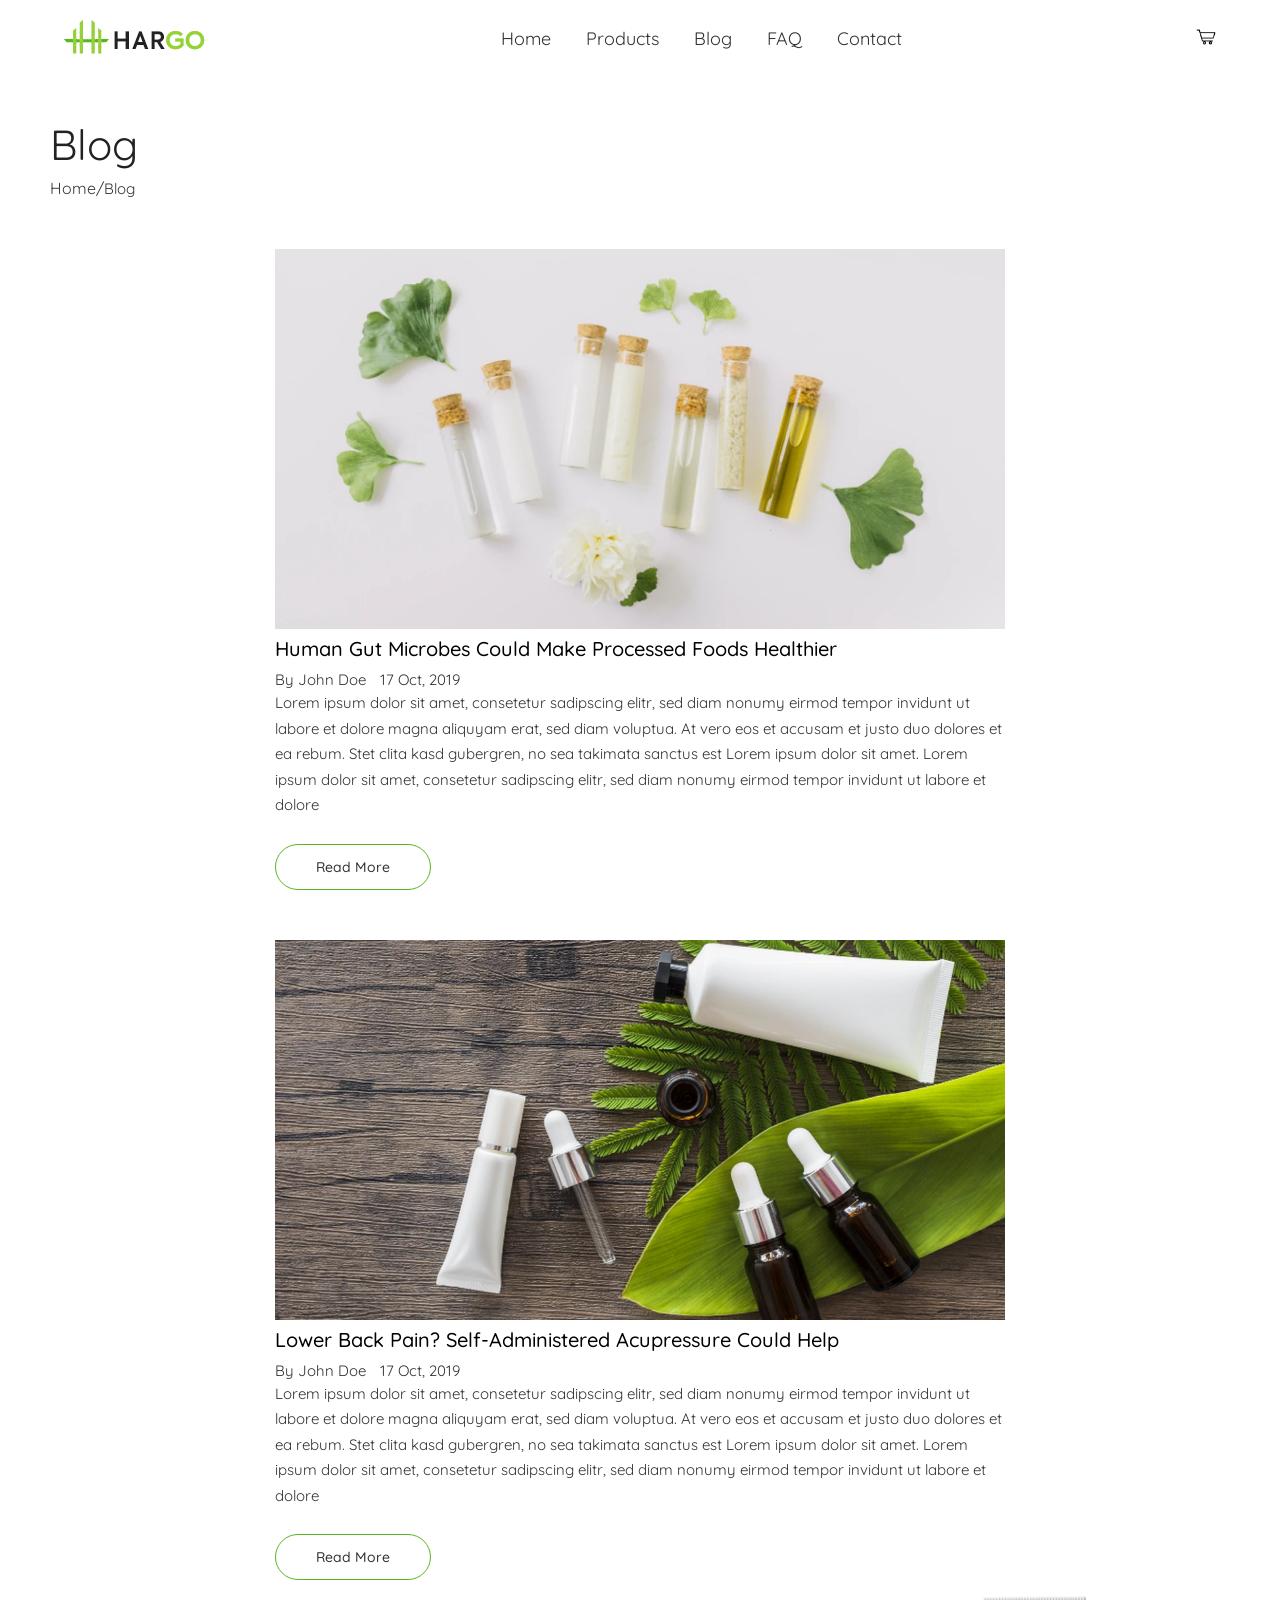
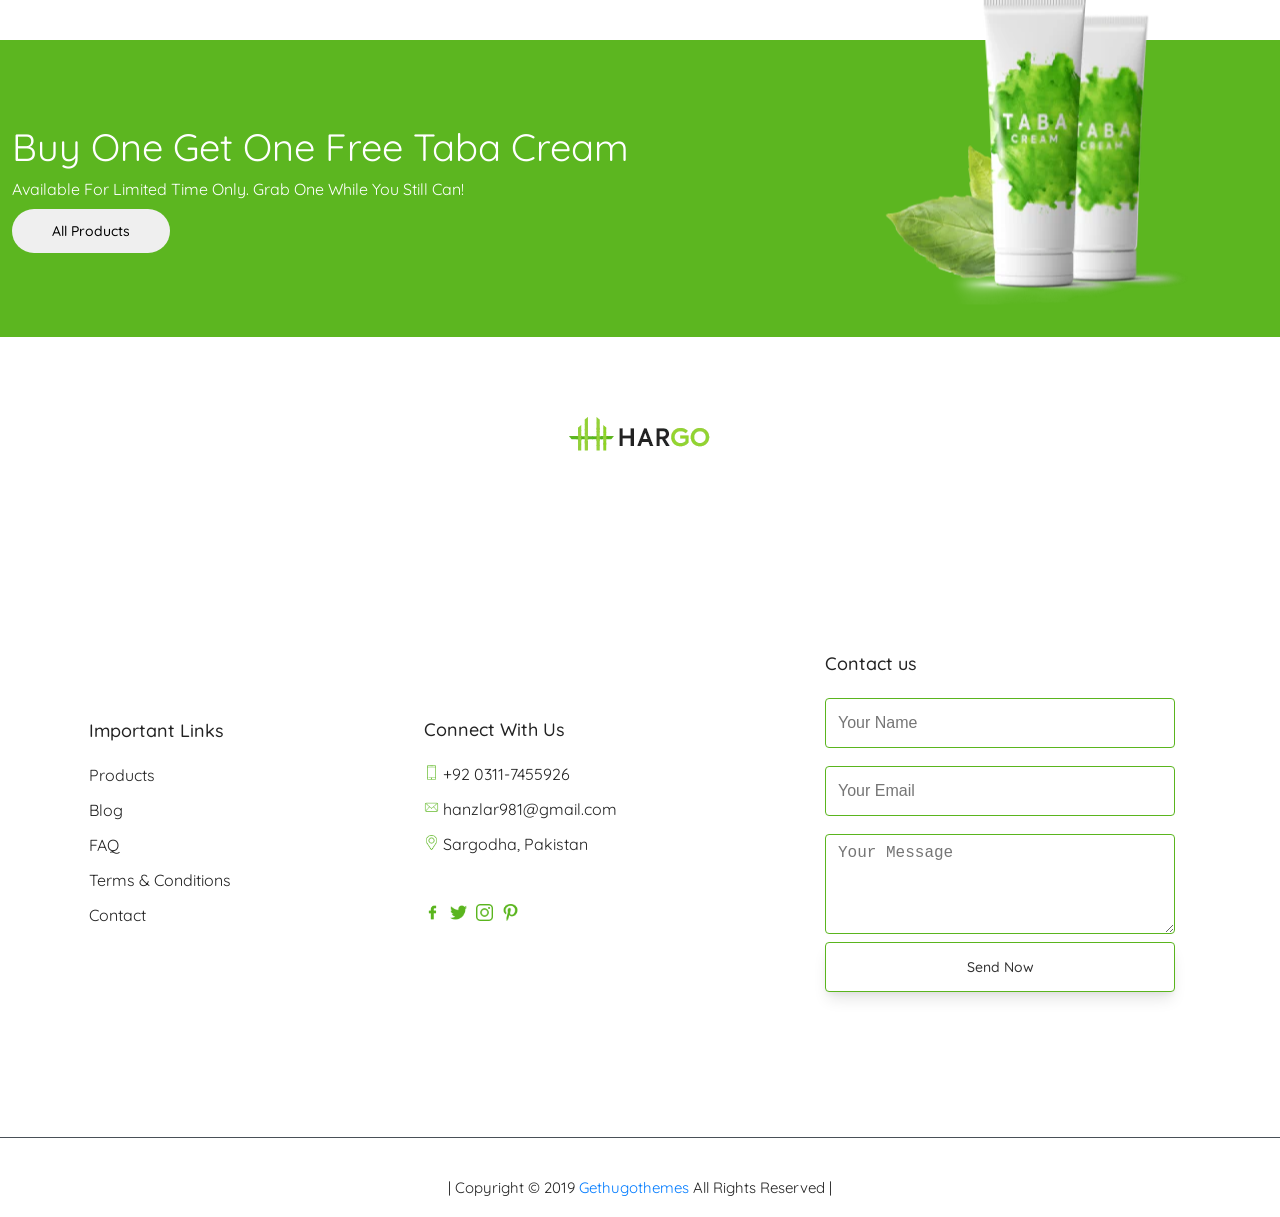
==== blog/blog.html @ bf4cd60c "first commit" ====
<!DOCTYPE html>
<html lang="en">

<head>
    <meta charset="UTF-8">
    <meta name="viewport" content="width=device-width, initial-scale=1.0">
    <title>Hargo Taba Cream - Blog</title>
    <link rel="icon" href="/images/taba-cream.png" type="image/png">
    <link rel="stylesheet" href="blog.css">

</head>

<body>

   <header class="header-section">
        <div class="container-fluid">
            <div>
                <img src="/images/logo.webp" alt="">
            </div>
            <nav>
                <ul class="container">
                    <li><a href="/main.html" class="list-link">Home </a></li>
                    <li><a href="#products-list" class="list-link">Products </a></li>
                    <li><a href="" class="list-link">Blog </a></li>
                    <li><a href="/faq/faq.html" class="list-link">FAQ </a></li>
                    <li><a href="/contact/contact.html" class="list-link">Contact </a></li>
                </ul>
            </nav>

            <div id="shopping">
                <img class="shopping-cart" src="/images/shopping-cart.png" alt="" width="20px" height="20px">
            </div>
        </div>
    </header>


    <!-- Blog Section -->
    <section class="blog-home">
        <h1>
            Blog
        </h1>
        <span><a href="/main.html">Home/</a></span><span class="blog-txt">Blog</span>

        <div class="blog-container">
            <img src="/images/Blog1.webp" alt="" width="730px" height="380px">
            <h3>
                Human Gut Microbes Could Make Processed Foods Healthier
            </h3>
            <span>By John Doe</span>
            <span class="calendar"> 17 Oct, 2019</span>

            <p>
                Lorem ipsum dolor sit amet, consetetur sadipscing elitr, sed diam nonumy eirmod tempor invidunt ut
                labore et dolore magna aliquyam erat, sed diam voluptua. At vero eos et accusam et justo duo dolores et
                ea rebum. Stet clita kasd gubergren, no sea takimata sanctus est Lorem ipsum dolor sit amet. Lorem ipsum
                dolor sit amet, consetetur sadipscing elitr, sed diam nonumy eirmod tempor invidunt ut labore et dolore
            </p>
            <button class="read-more">Read More</button>
        </div>


        <div class="blog-container">
            <img src="/images/Blog2.webp" alt="" width="730px" height="380px">
            <h3>
                Lower Back Pain? Self-Administered Acupressure Could Help
            </h3>
            <span>By John Doe</span>
            <span class="calendar"> 17 Oct, 2019</span>

            <p>
                Lorem ipsum dolor sit amet, consetetur sadipscing elitr, sed diam nonumy eirmod tempor invidunt ut
                labore et dolore magna aliquyam erat, sed diam voluptua. At vero eos et accusam et justo duo dolores et
                ea rebum. Stet clita kasd gubergren, no sea takimata sanctus est Lorem ipsum dolor sit amet. Lorem ipsum
                dolor sit amet, consetetur sadipscing elitr, sed diam nonumy eirmod tempor invidunt ut labore et dolore
            </p>
            <button class="read-more">Read More</button>
        </div>
    </section>



    <!-- Buy Section  -->

    <section id="buy-section">

        <div class="title-buy">
            <h2>
                Buy one Get One Free Taba Cream
            </h2>
            <p>
                Available for limited time only. Grab one while you still can!
            </p>
            <button class="all-product">All Products</button>
        </div>

        <div class="buy-img">
            <img src="/images/buy.webp" alt="">
        </div>

    </section>


     <!-- Contact Section -->
    <section class="contact-section">
        <div class="contact-img">
            <img src="/images/logo.webp" alt="">
        </div>

        <div class="contact-us">
            <div class="title">
                <h3>
                    Important Links
                </h3>
                <div>
                    <ul>
                        <li><a href="">Products</a></li>
                        <li><a href="">Blog</a></li>
                        <li><a href="">FAQ</a></li>
                        <li><a href="">Terms & Conditions</a></li>
                        <li><a href="">Contact</a></li>
                    </ul>
                </div>
            </div>



            <div class="Contact-with">
                <h3>
                    Connect With Us
                </h3>
                <div>
                    <ul>
                        <li><a href=""><img src="/images/mobile-phone.png" alt="" height="15px"> +92 0311-7455926</a></li>
                        <li><a href=""><img src="/images/email.png" alt="" height="15px"> hanzlar981@gmail.com </a></li>
                        <li><a href=""><img src="/images/pin.png" alt="" height="15px"> Sargodha, Pakistan</a></li>
                    </ul>

                    <div class="link-icon">
                        <span class="facebook"><a href=""><img src="/images/facebook.png" alt="" height="17px"></a></span>
                        <span class="twitter"><a href=""><img src="/images/twitter.png" alt="" height="17px"></a></span>
                        <span class="instagram"><a href=""><img src="/images/instagram.png" alt="" height="17px"></a></span>
                        <span class="pin"><a href=""><img src="/images/pinterest.png" alt="" height="17px"></a></span>
                    </div>


                </div>
            </div>


            <div class="Contact-form">
                <div>
                    <h3>
                        Contact us
                    </h3>
                </div>
                <div>
                    <form action="" onsubmit="return validateForm()">
                        <input type="text" placeholder="Your Name" id="username"><br>
                        <p id="userError" class="error"></p>
                        <input type="email" placeholder="Your Email" id="email"><br>
                        <p id="emailError" class="error"></p>
                        <textarea name="text" id="textarea" placeholder="Your Message"></textarea>
                        <button type="submit" placeholder="Send Now" class="submit">Send Now</button>
                    </form>
                </div>
            </div>
        </div>

        <div class="row">
                <div class="line"></div>
            </div>
            <div class="footer">
                | Copyright © 2019 <span class="footer-green">Gethugothemes</span> All Rights Reserved |

            </div>

    </section>


    
  <script src="blog.js"></script>

</body>

</html>
---- blog/blog.css ----
@import url('https://fonts.googleapis.com/css2?family=Quicksand:wght@300..700&display=swap');


* {
    margin: 0;
    padding: 0;
    box-sizing: border-box;
}

body {
    overflow-x: hidden;
}

.header-section {
    width: 100%;
    height: 100px;
    background-color: white;
    padding: 20px 5%;
    box-sizing: border-box;
    position: fixed;
    top: 0;
    z-index: 100;
}

.container-fluid {
    display: flex;
    justify-content: space-between;
    align-items: center;
    flex-wrap: wrap;
}

.container-fluid .container {
    display: flex;
    gap: 35px;
    flex-wrap: wrap;
    margin: 0;
    padding: 0;
}

.container-fluid .container li {
    list-style: none;
}

.container .list-link {
    text-decoration: none;
    font-size: 18px;
    font-family: "Cardo", serif;
    color: #333;
    line-height: 1.4;
    font-family: quicksand, sans-serif;
}

.container a:hover {
    color: #59b51e;
}

.shopping-cart{
    cursor: pointer;
}


/* Blog Section Styling */

.blog-home{
 margin-top: 120px;
}

.blog-home h1 {
    font-size: 42px;
    color: #222;
    font-family: quicksand, sans-serif;
    font-weight: 400;
    line-height: 1.2;
    margin-bottom: .5rem;
    margin-left: 50px;
}

.blog-home a {
    color: #343a40;
    text-decoration: none;
    cursor: pointer;
    font-family: quicksand, sans-serif;
    margin-left: 50px;
}

.blog-container {
    width: 730px;
    margin: 0 auto;
    text-align: left;
}

.blog-container img {
    display: block;
    margin: 0 auto;
    margin-top: 50px;
    margin-bottom: .5rem;
}

.blog-container h3 {
    font-size: 20px;
    margin-bottom: .5rem;
    font-family: inherit;
    font-weight: 500;
    line-height: 1.2;
    color: inherit;
    font-family: quicksand, sans-serif;
}

.blog-container h3:hover {
    color: #5ab51e;
    cursor: pointer;
}

.blog-container span {
    line-height: 1.4;
    font-family: quicksand, sans-serif;
    -webkit-font-smoothing: antialiased;
    font-size: 15px;
    color: #333;
}

.blog-txt {
    line-height: 1.4;
    font-family: quicksand, sans-serif;
    -webkit-font-smoothing: antialiased;
    font-size: 15px;
    color: #333;
}

.blog-container .calendar {
    margin-left: 10px;
}

.blog-container p {
    font-weight: 400;
    color: #333;
    font-size: 15px;
    line-height: 1.7;
    font-family: quicksand, sans-serif;
    margin-bottom: 1rem;
}

.blog-container .read-more {
    color: #333;
    border-color: #5ab51e;
    margin-top: 10px;
}

.read-more {
    font-size: 14px;
    text-transform: capitalize;
    font-family: "Quicksand", sans-serif;
    padding: 13px 40px;
    font-weight: 500;
    border: 1px solid;
    border-radius: 35px;
    cursor: pointer;
    background-color: white;
}

.blog-container .read-more:hover {
    background: linear-gradient(27deg, #59b51e 0%, #95d239 100%);
    color: #fff;
}



/* Buy section styling */

#buy-section {
    width: 100%;
    min-height: 33vh;
    display: grid;
    grid-template-columns: 50% 50%;
    justify-items: center;
    align-items: center;
    background-image: url(./images/background-buy-img.webp);
    background-color: #5cb620;
    margin-top: 60px;
    position: relative;
}

.title-buy h2 {
    color: #fff;
    font-size: 38px;
    font-family: quicksand, sans-serif;
    font-weight: 400;
    line-height: 1.2;
    text-transform: capitalize;
}

.title-buy p {
    color: #fff;
    font-family: quicksand, sans-serif;
    font-weight: 400;
    line-height: 1.2;
    text-transform: capitalize;
    margin-top: 10px;
}

.title .all-product {
    background: linear-gradient(27deg, #59b51e 0%, #95d239 100%);
    color: #fff;
    border-color: #5ab51e;

}

.all-product {
    font-size: 14px;
    text-transform: capitalize;
    font-family: "Quicksand", sans-serif;
    padding: 13px 40px;
    font-weight: 500;
    border: none;
    border-radius: 35px;
    cursor: pointer;
    margin-top: 10px;
}

.buy-img {
    position: absolute;
    top: 40%;
    transform: translateY(-50%);
    right: 0;

}



/* Contact Section Styling */
.contact-section {
    width: 100%;
    min-height: 90vh;
}

.contact-section .contact-img {
    text-align: center;
    padding-top: 80px;
    margin-bottom: 52px;
}

.contact-us {
    width: 100%;
    min-height: 70vh;
    display: grid;
    grid-template-columns: 25% 25% 1fr;
    justify-items: center;
    align-items: center;
    gap: 40px;
}

.Contact-with .facebook {
    margin-right: 5px;
}

.Contact-with .twitter {
    margin-right: 5px;
}

.Contact-with .instagram {
    margin-right: 5px;
}

.contact-us h3 {
    font-weight: 500;
    font-size: 18px;
    color: #222;
    font-family: quicksand, sans-serif;
    line-height: 1.2;
    margin-bottom: 15px;
    min-height: 30px;
}

.contact-us ul {
    list-style: none;
}

.contact-us li {
    margin-top: 15px;
}

.contact-us ul li a {
    color: #222;
    text-decoration: none;
    font-family: quicksand, sans-serif;
}

.link-icon {
    margin-top: 50px;
}


.Contact-form input {
    width: 350px;
    height: 50px;
    border: 1px solid #5ab51e;
    display: block;
    padding: .375rem .75rem;
    font-size: 1rem;
    line-height: 1.5;
    color: #495057;
    background-color: #fff;
    border-radius: .25rem;
}

.Contact-form textarea {
    width: 350px;
    height: 100px;
    display: block;
    padding: .375rem .75rem;
    font-size: 1rem;
    line-height: 1.5;
    color: #495057;
    background-color: #fff;
    border: 1px solid #5ab51e;
    border-radius: .25rem;
    margin-bottom: .5rem
}

.Contact-form input:focus,
.Contact-form textarea:focus {
    border-color: #5ab51e;
    outline: none;
}

.Contact-form .submit {
    width: 350px;
    height: 50px;
    font-size: 14px;
    font-family: quicksand, sans-serif;
    text-transform: capitalize;
    font-weight: 500;
    border: 1px solid;
    color: #333;
    border-color: #5ab51e;
    background-color: white;
    border-radius: .25rem;
    box-shadow: rgba(0, 0, 0, 0.1) 0px 10px 15px -3px, rgba(0, 0, 0, 0.05) 0px 4px 6px -2px;
}

.Contact-form .submit:hover {
    background-color: #59b51e;
    color: white;
}

.error {
    color: red;
    margin: 0px;
    text-align: left;
}

.row .line {
    width: 100%;
    height: 1px;
    background-color: #495057;
}

.footer {
    width: 100%;
    margin-top: 40px;
    text-align: center;
    font-family: quicksand, sans-serif;
    font-size: 15px;
    color: #222;
    margin-bottom: 20px;
}

.footer-green {
    color: #007bff;
    cursor: pointer;
}

.footer-green:hover {
    color: #59b51e;
}


/* Responsive Styling */

/* tablet */
@media (max-width: 992px){

      /* CONTACT SECTION */

     .contact-section {
        flex-direction: column;
        justify-content: center;
        align-items: center;
    }

    .contact-us {
        grid-template-columns: repeat(2, 1fr);
    }

}

@media only screen and (max-width: 770px) {

    /*HEADER*/
    .header-section {
        padding: 15px;
        flex-direction: row;
        justify-content: center;
        align-items: center;
        text-align: center;
        gap: 15px;
    }

    .header-section .container {
        flex-direction: row;
        gap: 10px;
    }

    .container .list-link {
        font-size: 16px;
    }

    /* BLOG SECTION */

    .blog-home {
        margin-top: 100px;
    }

    .blog-home h1 {
        font-size: 26px;
    }

    .blog-container {
        width: 100%;
        padding: 0 15px;
    }

    .blog-container img {
        width: 100%;
        height: auto;
    }

    /* BUY SECTION */
    #buy-section {
        grid-template-columns: 1fr;
        padding: 25px;
        text-align: center;
    }

    .buy-img {
        position: static;
        transform: none;
        margin-top: 20px;
        width: 100%;
        text-align: center;
    }

    .buy-img img {
        max-width: 100%;
        height: auto;
    }

    /* CONTACT SECTION */

    .contact-us {
        grid-template-columns: 1fr;
    }

    .Contact-form input,
    .Contact-form textarea,
    .Contact-form .submit {
        width: 100%;
        max-width: 100%;
    }
}


@media only screen and (max-width: 600px) {
    .container-fluid {
        flex-direction: column;
        justify-items: center;
        align-items: center;
    }
}
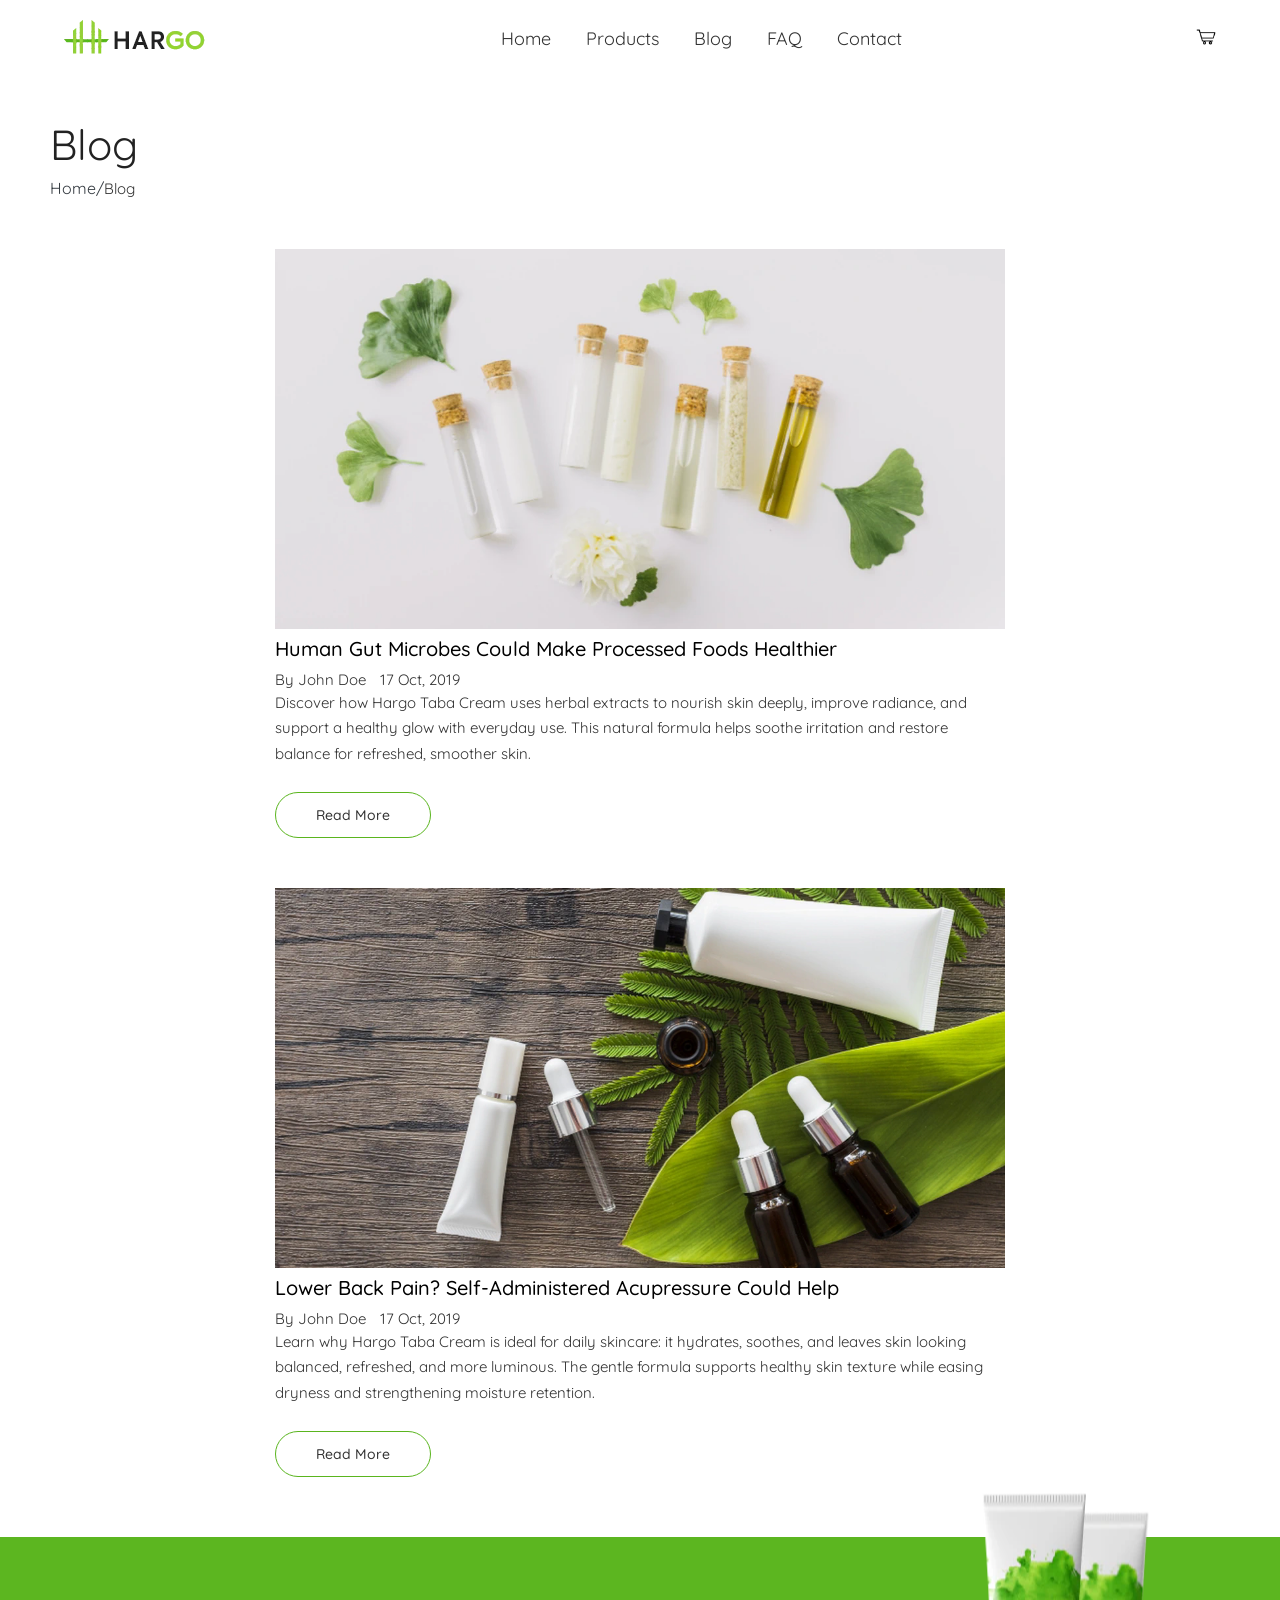
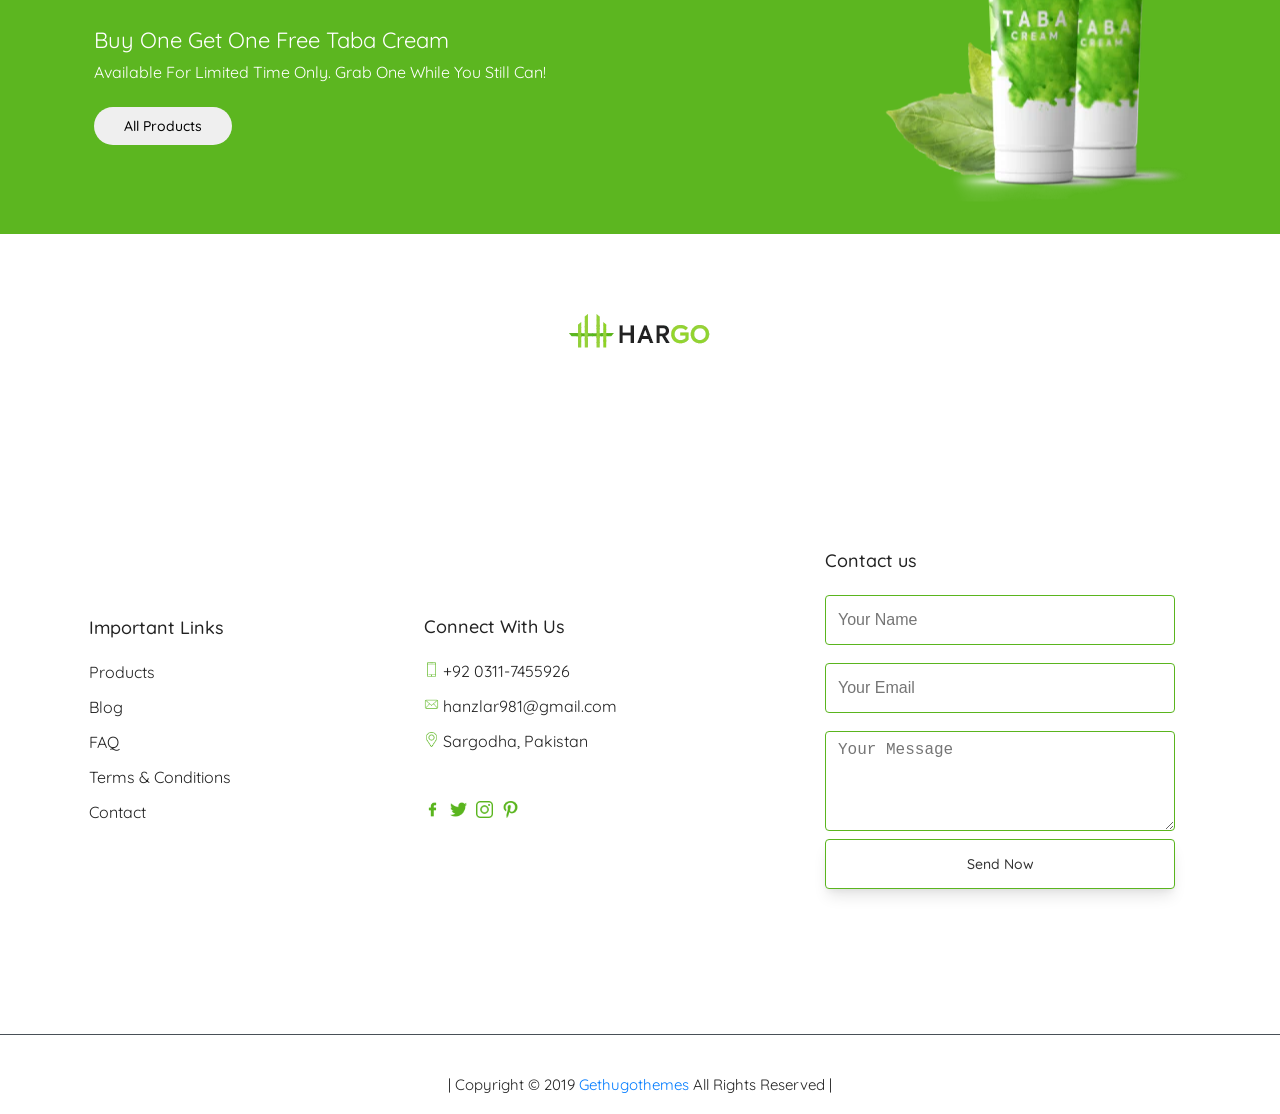
==== commit d9a45995: "both change files" ====
--- a/blog/blog.html
+++ b/blog/blog.html
@@ -15,11 +15,11 @@
    <header class="header-section">
         <div class="container-fluid">
             <div>
-                <img src="/images/logo.webp" alt="">
+                <img src="/images/logo.webp" alt="Hargo Taba Cream Logo">
             </div>
             <nav>
                 <ul class="container">
-                    <li><a href="/main.html" class="list-link">Home </a></li>
+                    <li><a href="/index.html" class="list-link">Home </a></li>
                     <li><a href="#products-list" class="list-link">Products </a></li>
                     <li><a href="" class="list-link">Blog </a></li>
                     <li><a href="/faq/faq.html" class="list-link">FAQ </a></li>
@@ -39,7 +39,7 @@
         <h1>
             Blog
         </h1>
-        <span><a href="/main.html">Home/</a></span><span class="blog-txt">Blog</span>
+        <span><a href="/index.html">Home/</a></span><span class="blog-txt">Blog</span>
 
         <div class="blog-container">
             <img src="/images/Blog1.webp" alt="" width="730px" height="380px">
@@ -50,10 +50,8 @@
             <span class="calendar"> 17 Oct, 2019</span>
 
             <p>
-                Lorem ipsum dolor sit amet, consetetur sadipscing elitr, sed diam nonumy eirmod tempor invidunt ut
-                labore et dolore magna aliquyam erat, sed diam voluptua. At vero eos et accusam et justo duo dolores et
-                ea rebum. Stet clita kasd gubergren, no sea takimata sanctus est Lorem ipsum dolor sit amet. Lorem ipsum
-                dolor sit amet, consetetur sadipscing elitr, sed diam nonumy eirmod tempor invidunt ut labore et dolore
+                Discover how Hargo Taba Cream uses herbal extracts to nourish skin deeply, improve radiance, and support a healthy glow with everyday use.
+                This natural formula helps soothe irritation and restore balance for refreshed, smoother skin.
             </p>
             <button class="read-more">Read More</button>
         </div>
@@ -68,10 +66,8 @@
             <span class="calendar"> 17 Oct, 2019</span>
 
             <p>
-                Lorem ipsum dolor sit amet, consetetur sadipscing elitr, sed diam nonumy eirmod tempor invidunt ut
-                labore et dolore magna aliquyam erat, sed diam voluptua. At vero eos et accusam et justo duo dolores et
-                ea rebum. Stet clita kasd gubergren, no sea takimata sanctus est Lorem ipsum dolor sit amet. Lorem ipsum
-                dolor sit amet, consetetur sadipscing elitr, sed diam nonumy eirmod tempor invidunt ut labore et dolore
+                Learn why Hargo Taba Cream is ideal for daily skincare: it hydrates, soothes, and leaves skin looking balanced, refreshed, and more luminous.
+                The gentle formula supports healthy skin texture while easing dryness and strengthening moisture retention.
             </p>
             <button class="read-more">Read More</button>
         </div>
--- a/blog/blog.css
+++ b/blog/blog.css
@@ -85,15 +85,19 @@
 
 .blog-container {
     width: 730px;
+    max-width: 100%;
     margin: 0 auto;
     text-align: left;
 }
 
 .blog-container img {
     display: block;
+    width: 100%;
+    max-width: 730px;
     margin: 0 auto;
     margin-top: 50px;
     margin-bottom: .5rem;
+    height: auto;
 }
 
 .blog-container h3 {
@@ -164,8 +168,75 @@
 }
 
 
-
-/* Buy section styling */
+@media (max-width: 992px) {
+    .blog-home h1 {
+        font-size: 32px;
+        margin-left: 30px;
+    }
+
+    .blog-home a {
+        margin-left: 30px;
+    }
+
+    .blog-container {
+        padding: 0 20px;
+    }
+
+    .blog-container h3 {
+        font-size: 18px;
+    }
+
+    .blog-container span,
+    .blog-txt {
+        font-size: 14px;
+    }
+
+    .blog-container p {
+        font-size: 14px;
+        line-height: 1.6;
+    }
+
+    .blog-container img {
+        margin-top: 30px;
+    }
+}
+
+@media (max-width: 600px) {
+    .blog-home h1 {
+        font-size: 26px;
+        margin-left: 15px;
+    }
+
+    .blog-home a {
+        margin-left: 15px;
+    }
+
+    .blog-home {
+        margin-top: 140px;
+    }
+
+    .blog-container {
+        padding: 0 15px;
+    }
+
+    .blog-container h3 {
+        font-size: 16px;
+    }
+
+    .blog-container span,
+    .blog-txt {
+        font-size: 13px;
+    }
+
+    .blog-container p {
+        font-size: 13px;
+        line-height: 1.5;
+    }
+
+    .read-more {
+        padding: 10px 28px;
+    }
+}
 
 #buy-section {
     width: 100%;
@@ -182,7 +253,7 @@
 
 .title-buy h2 {
     color: #fff;
-    font-size: 38px;
+    font-size: 22px;
     font-family: quicksand, sans-serif;
     font-weight: 400;
     line-height: 1.2;
@@ -209,12 +280,12 @@
     font-size: 14px;
     text-transform: capitalize;
     font-family: "Quicksand", sans-serif;
-    padding: 13px 40px;
+    padding: 10px 30px;
     font-weight: 500;
     border: none;
     border-radius: 35px;
     cursor: pointer;
-    margin-top: 10px;
+    margin-top: 25px;
 }
 
 .buy-img {
